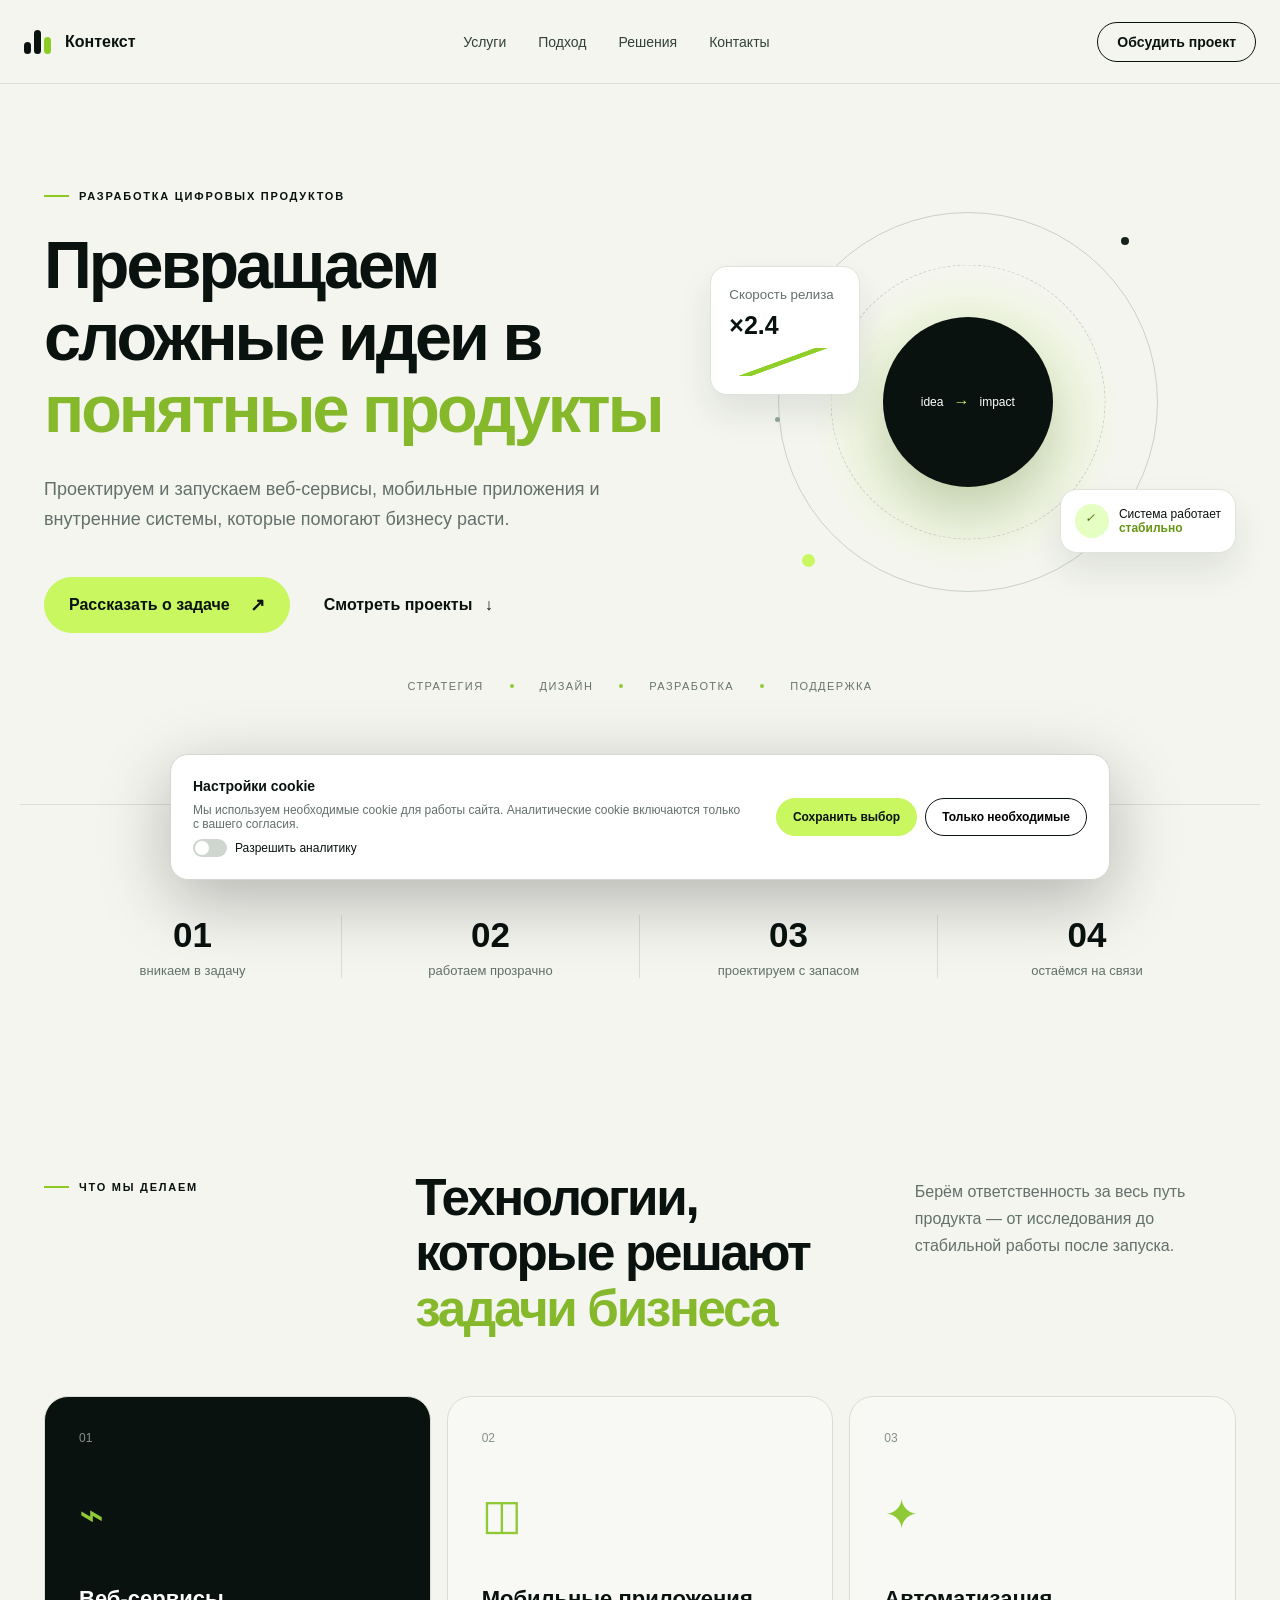
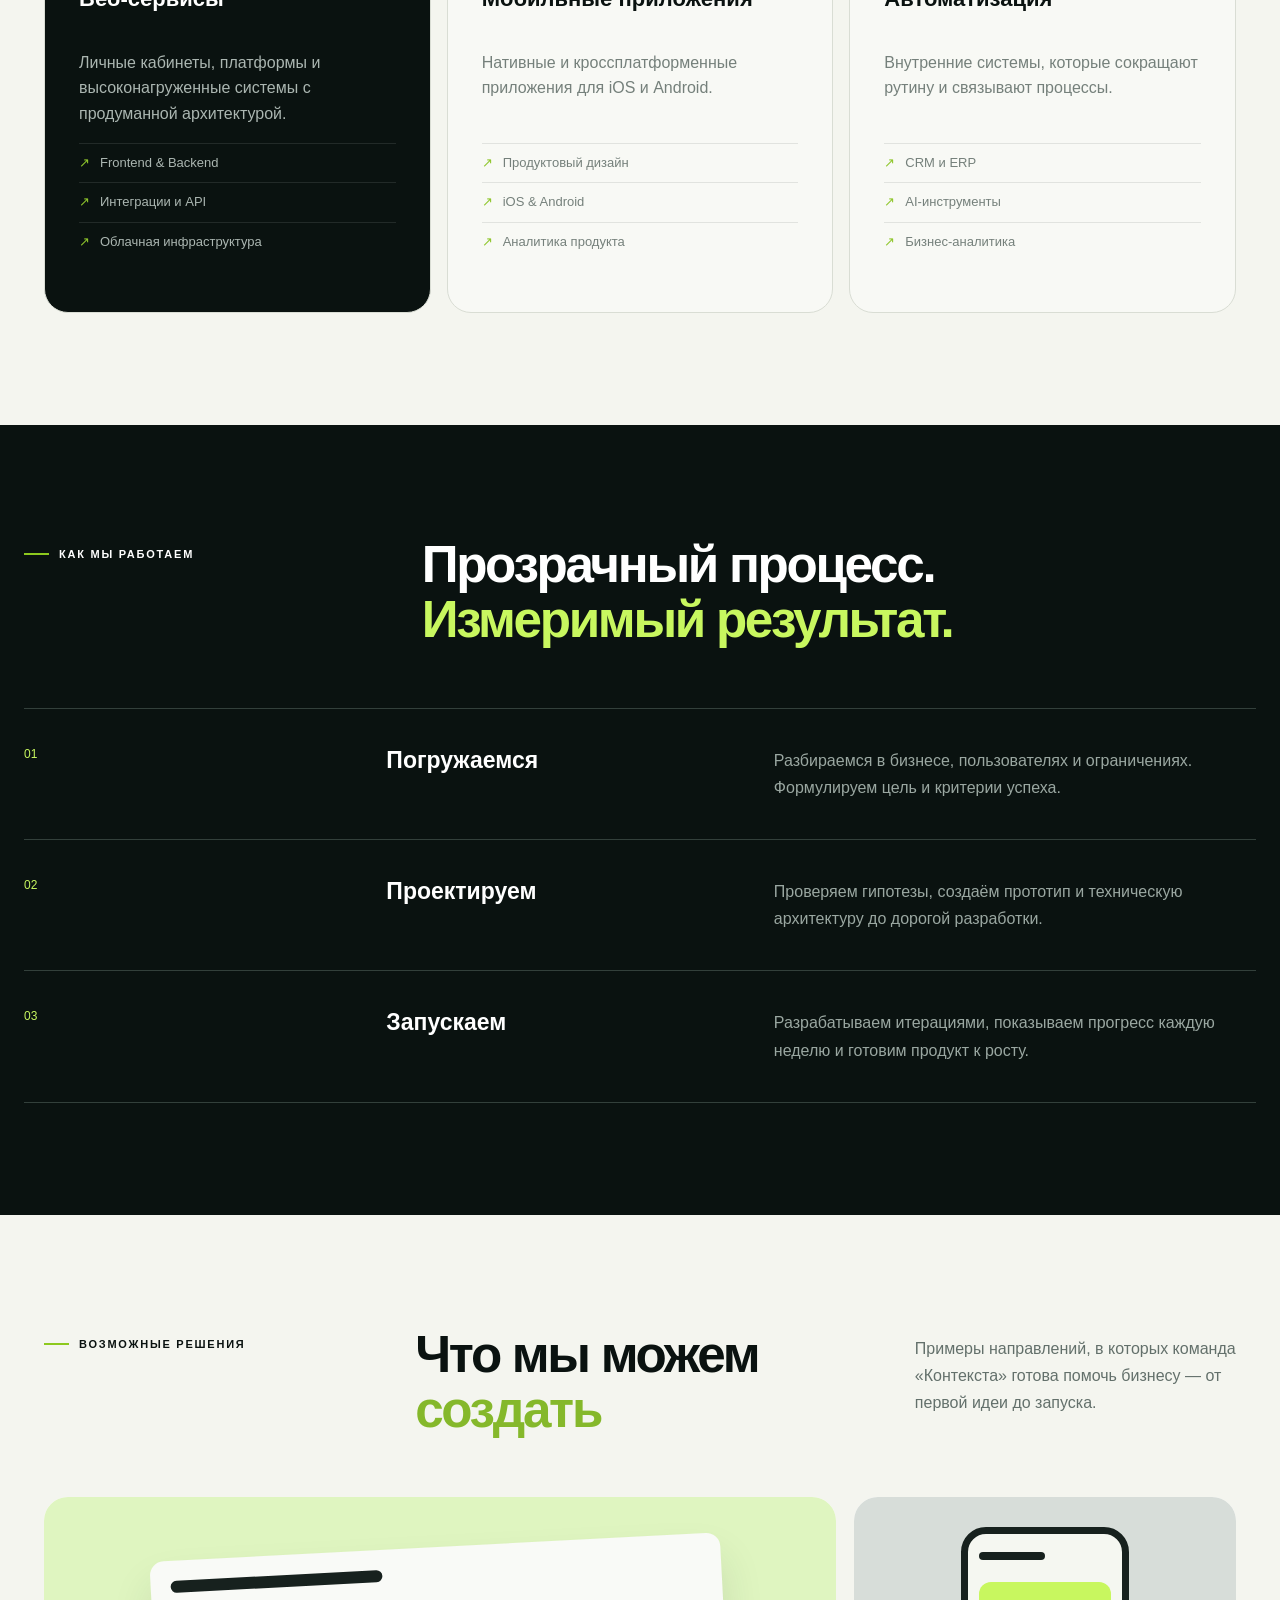
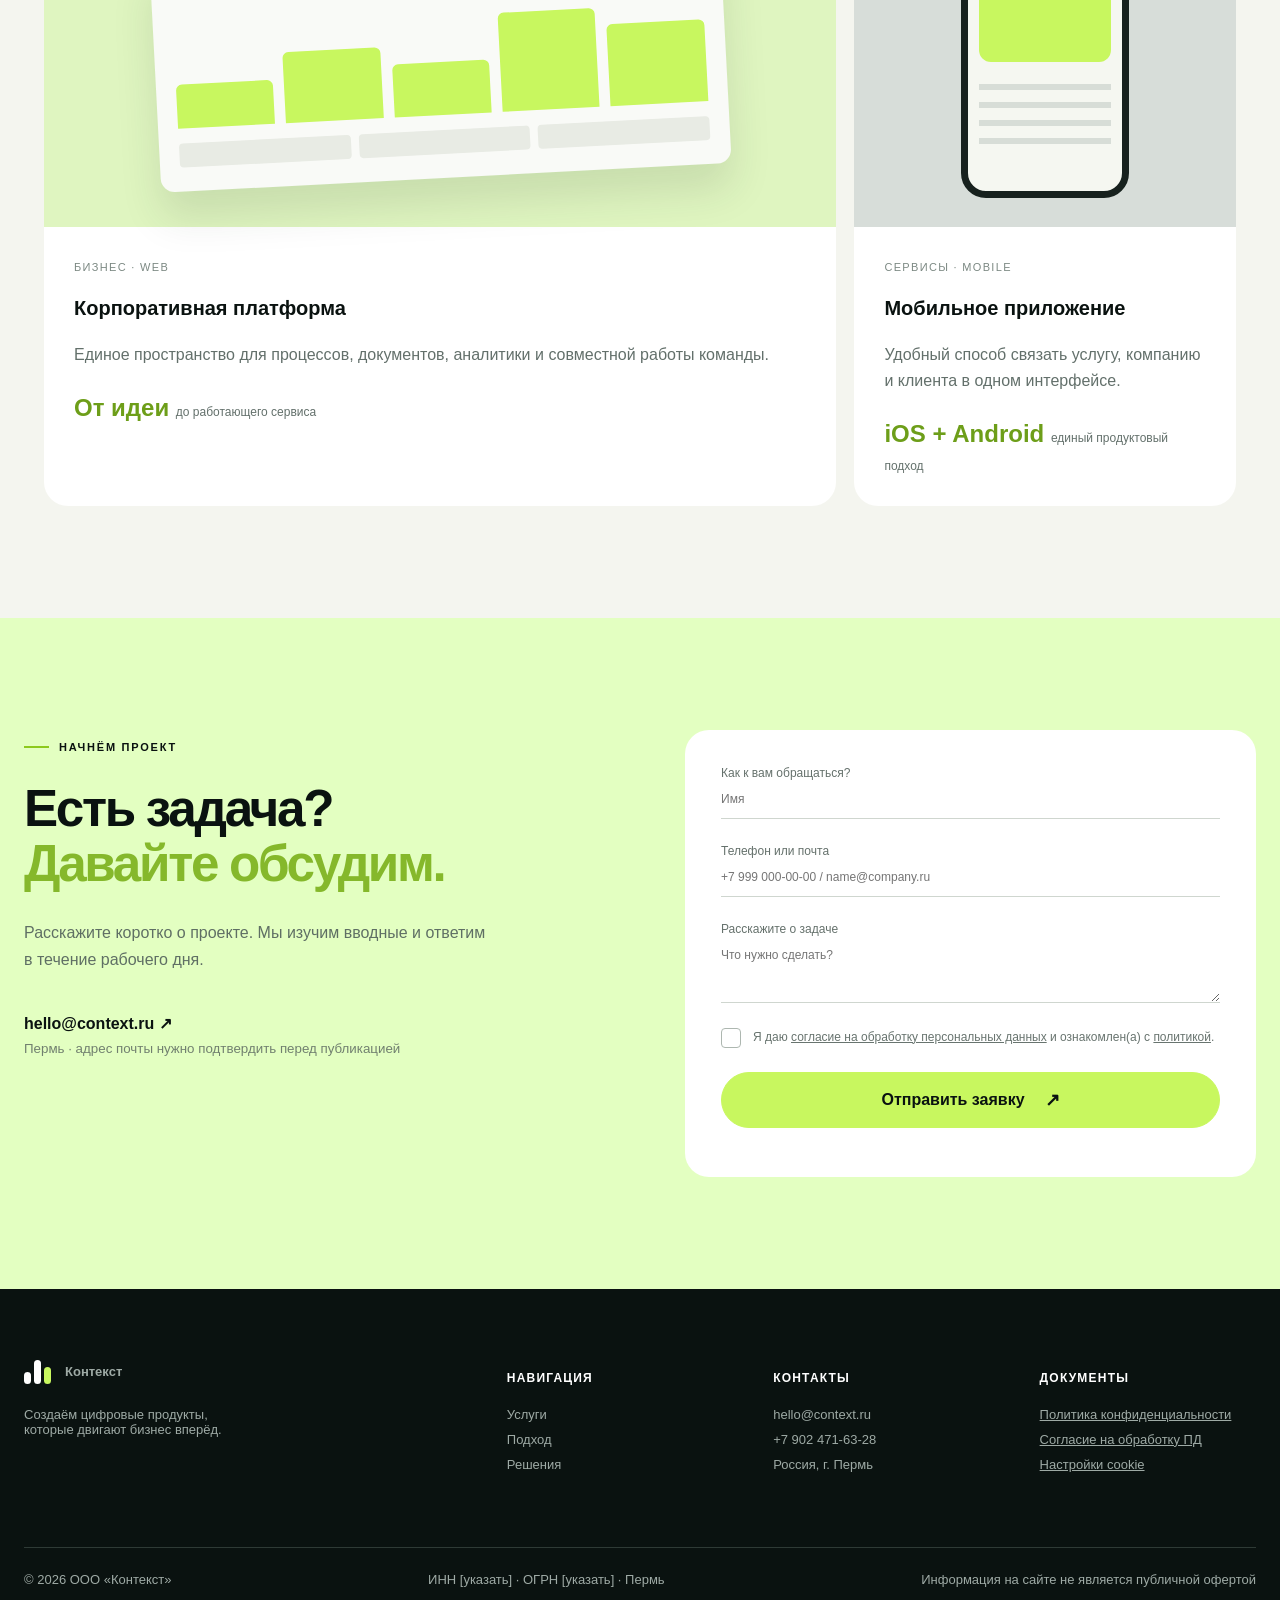
==== index.html @ df2f4d19 "Create Context IT company landing page" ====
<!doctype html>
<html lang="ru">
<head>
  <meta charset="UTF-8">
  <meta name="viewport" content="width=device-width, initial-scale=1.0">
  <meta name="description" content="Разработка веб-сервисов, мобильных приложений и корпоративных систем для бизнеса.">
  <meta name="theme-color" content="#08110f">
  <title>Контекст — разработка цифровых продуктов в Перми</title>
  <link rel="stylesheet" href="styles.css">
</head>
<body>
  <a class="skip-link" href="#main">Перейти к содержанию</a>
  <header class="header" id="top">
    <a class="brand" href="#top" aria-label="Контекст, на главную">
      <span class="brand-mark" aria-hidden="true"><i></i><i></i><i></i></span>
      <span>Контекст</span>
    </a>
    <nav class="nav" aria-label="Основная навигация">
      <a href="#services">Услуги</a><a href="#approach">Подход</a><a href="#cases">Решения</a><a href="#contact">Контакты</a>
    </nav>
    <a class="button button-small button-ghost" href="#contact">Обсудить проект</a>
    <button class="menu" type="button" aria-label="Открыть меню" aria-expanded="false"><span></span><span></span></button>
  </header>

  <main id="main">
    <section class="hero section">
      <div class="hero-copy reveal">
        <p class="eyebrow"><span></span> Разработка цифровых продуктов</p>
        <h1>Превращаем сложные идеи в <em>понятные продукты</em></h1>
        <p class="hero-lead">Проектируем и запускаем веб-сервисы, мобильные приложения и внутренние системы, которые помогают бизнесу расти.</p>
        <div class="hero-actions"><a class="button button-primary" href="#contact">Рассказать о задаче <b>↗</b></a><a class="text-link" href="#cases">Смотреть проекты <span>↓</span></a></div>
      </div>
      <div class="hero-visual reveal" aria-label="Схема работы цифрового продукта">
        <div class="orbit orbit-one"></div><div class="orbit orbit-two"></div>
        <div class="core"><span>idea</span><strong>→</strong><span>impact</span></div>
        <div class="float-card card-a"><small>Скорость релиза</small><strong>×2.4</strong><span class="spark"></span></div>
        <div class="float-card card-b"><i></i><span>Система работает<br><b>стабильно</b></span></div>
        <div class="dot dot-a"></div><div class="dot dot-b"></div><div class="dot dot-c"></div>
      </div>
      <div class="hero-foot"><span>Стратегия</span><i></i><span>Дизайн</span><i></i><span>Разработка</span><i></i><span>Поддержка</span></div>
    </section>

    <section class="trust section" aria-label="Преимущества">
      <p>Строим работу на понятных принципах</p>
      <div class="metrics"><div><strong>01</strong><span>вникаем в задачу</span></div><div><strong>02</strong><span>работаем прозрачно</span></div><div><strong>03</strong><span>проектируем с запасом</span></div><div><strong>04</strong><span>остаёмся на связи</span></div></div>
    </section>

    <section class="services section" id="services">
      <div class="section-heading reveal"><p class="eyebrow"><span></span> Что мы делаем</p><h2>Технологии, которые решают <em>задачи бизнеса</em></h2><p>Берём ответственность за весь путь продукта — от исследования до стабильной работы после запуска.</p></div>
      <div class="service-grid">
        <article class="service-card featured reveal"><div class="card-num">01</div><div class="service-icon">⌁</div><h3>Веб-сервисы</h3><p>Личные кабинеты, платформы и высоконагруженные системы с продуманной архитектурой.</p><ul><li>Frontend & Backend</li><li>Интеграции и API</li><li>Облачная инфраструктура</li></ul></article>
        <article class="service-card reveal"><div class="card-num">02</div><div class="service-icon">◫</div><h3>Мобильные приложения</h3><p>Нативные и кроссплатформенные приложения для iOS и Android.</p><ul><li>Продуктовый дизайн</li><li>iOS & Android</li><li>Аналитика продукта</li></ul></article>
        <article class="service-card reveal"><div class="card-num">03</div><div class="service-icon">✦</div><h3>Автоматизация</h3><p>Внутренние системы, которые сокращают рутину и связывают процессы.</p><ul><li>CRM и ERP</li><li>AI-инструменты</li><li>Бизнес-аналитика</li></ul></article>
      </div>
    </section>

    <section class="approach section" id="approach">
      <div class="section-heading light reveal"><p class="eyebrow"><span></span> Как мы работаем</p><h2>Прозрачный процесс.<br><em>Измеримый результат.</em></h2></div>
      <div class="steps">
        <article class="step reveal"><span>01</span><div><h3>Погружаемся</h3><p>Разбираемся в бизнесе, пользователях и ограничениях. Формулируем цель и критерии успеха.</p></div></article>
        <article class="step reveal"><span>02</span><div><h3>Проектируем</h3><p>Проверяем гипотезы, создаём прототип и техническую архитектуру до дорогой разработки.</p></div></article>
        <article class="step reveal"><span>03</span><div><h3>Запускаем</h3><p>Разрабатываем итерациями, показываем прогресс каждую неделю и готовим продукт к росту.</p></div></article>
      </div>
    </section>

    <section class="cases section" id="cases">
      <div class="section-heading reveal"><p class="eyebrow"><span></span> Возможные решения</p><h2>Что мы можем <em>создать</em></h2><p>Примеры направлений, в которых команда «Контекста» готова помочь бизнесу — от первой идеи до запуска.</p></div>
      <div class="case-grid">
        <article class="case case-large reveal"><div class="case-art art-one"><div class="dash"><div class="dash-nav"></div><div class="chart"><i></i><i></i><i></i><i></i><i></i></div><div class="mini-row"><b></b><b></b><b></b></div></div></div><div class="case-copy"><span>Бизнес · Web</span><h3>Корпоративная платформа</h3><p>Единое пространство для процессов, документов, аналитики и совместной работы команды.</p><strong>От идеи <small>до работающего сервиса</small></strong></div></article>
        <article class="case reveal"><div class="case-art art-two"><div class="phone"><div class="phone-head"></div><div class="phone-card"></div><div class="phone-lines"></div></div></div><div class="case-copy"><span>Сервисы · Mobile</span><h3>Мобильное приложение</h3><p>Удобный способ связать услугу, компанию и клиента в одном интерфейсе.</p><strong>iOS + Android <small>единый продуктовый подход</small></strong></div></article>
      </div>
    </section>

    <section class="contact section" id="contact">
      <div class="contact-copy reveal"><p class="eyebrow"><span></span> Начнём проект</p><h2>Есть задача?<br><em>Давайте обсудим.</em></h2><p>Расскажите коротко о проекте. Мы изучим вводные и ответим в течение рабочего дня.</p><a href="mailto:hello@context.ru">hello@context.ru ↗</a><small>Пермь · адрес почты нужно подтвердить перед публикацией</small></div>
      <form class="contact-form reveal" id="contact-form" novalidate>
        <label>Как к вам обращаться?<input name="name" autocomplete="name" required placeholder="Имя"><span class="error"></span></label>
        <label>Телефон или почта<input name="contact" required placeholder="+7 999 000-00-00 / name@company.ru"><span class="error"></span></label>
        <label>Расскажите о задаче<textarea name="message" rows="3" required placeholder="Что нужно сделать?"></textarea><span class="error"></span></label>
        <label class="checkbox"><input type="checkbox" name="consent" required><i></i><span>Я даю <button type="button" data-modal="consent">согласие на обработку персональных данных</button> и ознакомлен(а) с <button type="button" data-modal="privacy">политикой</button>.</span></label>
        <button class="button button-primary submit" type="submit">Отправить заявку <b>↗</b></button>
        <p class="form-status" role="status"></p>
      </form>
    </section>
  </main>

  <footer class="footer">
    <div><a class="brand" href="#top"><span class="brand-mark"><i></i><i></i><i></i></span><span>Контекст</span></a><p>Создаём цифровые продукты,<br>которые двигают бизнес вперёд.</p></div>
    <div><h3>Навигация</h3><a href="#services">Услуги</a><a href="#approach">Подход</a><a href="#cases">Решения</a></div>
    <div><h3>Контакты</h3><a href="mailto:hello@context.ru">hello@context.ru</a><a href="tel:+79024716328">+7 902 471-63-28</a><span>Россия, г. Пермь</span></div>
    <div><h3>Документы</h3><button data-modal="privacy">Политика конфиденциальности</button><button data-modal="consent">Согласие на обработку ПД</button><button id="cookie-settings">Настройки cookie</button></div>
    <div class="legal"><span>© 2026 ООО «Контекст»</span><span>ИНН [указать] · ОГРН [указать] · Пермь</span><span>Информация на сайте не является публичной офертой</span></div>
  </footer>

  <div class="cookie" id="cookie" role="dialog" aria-label="Настройки cookie" hidden>
    <div><strong>Настройки cookie</strong><p>Мы используем необходимые cookie для работы сайта. Аналитические cookie включаются только с вашего согласия.</p><label class="toggle"><input id="analytics-cookie" type="checkbox"><i></i><span>Разрешить аналитику</span></label></div>
    <div><button class="button button-primary" id="cookie-save">Сохранить выбор</button><button class="button button-ghost" id="cookie-essential">Только необходимые</button></div>
  </div>

  <dialog id="legal-modal"><button class="modal-close" aria-label="Закрыть">×</button><article id="modal-content"></article></dialog>
  <script src="script.js"></script>
</body>
</html>
---- styles.css ----
/* Системные fallback-шрифты: сайт не отправляет IP посетителя стороннему CDN. */
:root{--ink:#0a1210;--muted:#63706b;--lime:#c8f75f;--mint:#e4ffc1;--paper:#f4f5ef;--line:#d9ddd4;--white:#fff;--radius:24px;--display:'Unbounded',sans-serif;--body:'Manrope',sans-serif}*{box-sizing:border-box}html{scroll-behavior:smooth}body{margin:0;background:var(--paper);color:var(--ink);font-family:var(--body);font-size:16px}a{color:inherit;text-decoration:none}button,input,textarea{font:inherit}.skip-link{position:fixed;left:12px;top:-60px;background:var(--lime);padding:12px;z-index:99}.skip-link:focus{top:12px}.header{height:84px;padding:0 max(24px,calc((100vw - 1240px)/2));display:flex;align-items:center;justify-content:space-between;border-bottom:1px solid rgba(10,18,16,.1);position:relative;z-index:10}.brand{display:flex;align-items:center;gap:12px;font-weight:700}.brand-mark{width:29px;height:25px;display:flex;gap:3px;align-items:flex-end}.brand-mark i{display:block;width:7px;background:var(--ink);border-radius:5px}.brand-mark i:nth-child(1){height:12px}.brand-mark i:nth-child(2){height:24px}.brand-mark i:nth-child(3){height:17px;background:#8dcb26}.nav{display:flex;gap:32px}.nav a{font-size:14px;color:#33403b}.nav a:hover{color:#6d9e19}.button{display:inline-flex;align-items:center;justify-content:center;gap:20px;border:1px solid var(--ink);border-radius:999px;padding:16px 24px;font-weight:600;cursor:pointer;transition:.25s}.button:hover{transform:translateY(-2px)}.button-small{padding:11px 19px;font-size:14px}.button-ghost{background:transparent}.button-primary{background:var(--lime);color:var(--ink);border-color:var(--lime)}.button b{font-size:18px}.menu{display:none;background:none;border:0}.section{max-width:1240px;margin:auto;padding:112px 24px}.hero{min-height:720px;padding-top:95px;display:grid;grid-template-columns:1.1fr .9fr;position:relative}.eyebrow{text-transform:uppercase;letter-spacing:.16em;font-size:11px;font-weight:700;display:flex;align-items:center;gap:10px}.eyebrow span{width:25px;height:2px;background:#8dc91e}.hero h1,.section-heading h2,.contact h2{font-family:var(--display);font-size:clamp(44px,5.2vw,72px);line-height:1.08;letter-spacing:-.045em;margin:28px 0}.hero h1 em,.section-heading h2 em,.contact h2 em{font-style:normal;color:#85b82b}.hero-lead{font-size:18px;line-height:1.7;max-width:610px;color:var(--muted)}.hero-actions{display:flex;align-items:center;gap:34px;margin-top:42px}.text-link{font-weight:600}.text-link span{margin-left:8px}.hero-visual{position:relative;min-height:470px;background:radial-gradient(circle at center,rgba(200,247,95,.35),transparent 43%)}.orbit{position:absolute;border:1px solid #cad1c7;border-radius:50%;left:50%;top:46%;transform:translate(-50%,-50%)}.orbit-one{width:380px;height:380px}.orbit-two{width:275px;height:275px;border-style:dashed}.core{position:absolute;left:50%;top:46%;transform:translate(-50%,-50%);width:170px;height:170px;border-radius:50%;display:flex;justify-content:center;align-items:center;gap:10px;background:var(--ink);color:white;box-shadow:0 25px 50px #283a3033}.core span{font-size:12px}.core strong{color:var(--lime)}.float-card{position:absolute;background:#fff;border:1px solid #dfe4db;border-radius:17px;box-shadow:0 18px 35px #17231d18}.card-a{padding:18px;width:150px;left:2%;top:18%}.card-a small{color:var(--muted)}.card-a strong{display:block;font-family:var(--display);font-size:25px;margin:8px 0}.spark{display:block;height:28px;background:linear-gradient(160deg,transparent 45%,#8fcf27 46%,#8fcf27 52%,transparent 53%)}.card-b{padding:14px;right:0;bottom:23%;display:flex;align-items:center;gap:10px;font-size:12px}.card-b i{width:34px;height:34px;border-radius:50%;background:var(--mint);position:relative}.card-b i:after{content:'✓';position:absolute;inset:7px 10px;color:#4b7210}.card-b b{color:#659513}.dot{position:absolute;border-radius:50%;background:var(--lime)}.dot-a{width:13px;height:13px;left:19%;bottom:20%}.dot-b{width:8px;height:8px;right:20%;top:12%;background:#17221e}.dot-c{width:5px;height:5px;left:14%;top:49%;background:#8da096}.hero-foot{grid-column:1/-1;display:flex;align-self:end;align-items:center;justify-content:center;gap:26px;color:#68736e;text-transform:uppercase;font-size:11px;letter-spacing:.13em}.hero-foot i{width:4px;height:4px;border-radius:50%;background:#92c937}.trust{padding-top:40px;padding-bottom:80px;border-top:1px solid var(--line)}.trust>p:first-child{text-align:center;color:var(--muted);font-size:13px}.metrics{display:grid;grid-template-columns:repeat(4,1fr);margin-top:42px}.metrics div{display:flex;flex-direction:column;align-items:center;border-right:1px solid var(--line)}.metrics div:last-child{border:0}.metrics strong{font-family:var(--display);font-size:35px}.metrics span{color:var(--muted);font-size:13px;margin-top:8px}.placeholder-note{text-align:center;color:#8a938e;font-size:11px;margin-top:26px}.section-heading{display:grid;grid-template-columns:1fr 1.4fr 1fr;gap:50px;align-items:start;margin-bottom:60px}.section-heading h2{font-size:clamp(36px,4vw,54px);margin:0}.section-heading>p:last-child{color:var(--muted);line-height:1.7;margin:8px 0}.service-grid{display:grid;grid-template-columns:repeat(3,1fr);gap:16px}.service-card{padding:34px;border:1px solid var(--line);border-radius:var(--radius);min-height:440px;display:flex;flex-direction:column;background:#f8f9f5;transition:.25s}.service-card:hover{transform:translateY(-6px);box-shadow:0 20px 40px #19251d0c}.service-card.featured{background:var(--ink);color:#fff}.card-num{font-size:12px;color:#84908b}.service-icon{font-size:42px;margin:45px 0 25px;color:#90c936}.service-card h3{font-family:var(--display);font-size:22px}.service-card p,.service-card li{color:#75807b;line-height:1.6}.featured p,.featured li{color:#abb6b1}.service-card ul{list-style:none;padding:0;margin-top:auto}.service-card li{padding:9px 0;border-top:1px solid rgba(128,140,133,.2);font-size:13px}.service-card li:before{content:'↗';color:#8fc62c;margin-right:10px}.approach{max-width:none;background:var(--ink);color:white;padding-left:max(24px,calc((100vw - 1240px)/2));padding-right:max(24px,calc((100vw - 1240px)/2))}.section-heading.light{grid-template-columns:1fr 2.4fr}.section-heading.light h2 em{color:var(--lime)}.steps{border-top:1px solid #33403b}.step{display:grid;grid-template-columns:1fr 2.4fr;padding:38px 0;border-bottom:1px solid #33403b}.step>span{font-size:12px;color:var(--lime)}.step div{display:grid;grid-template-columns:.7fr 1fr;gap:50px}.step h3{font-family:var(--display);font-size:23px;margin:0}.step p{color:#9aa7a1;line-height:1.7;margin:0}.cases .section-heading{grid-template-columns:1fr 1.4fr 1fr}.case-grid{display:grid;grid-template-columns:1.35fr .65fr;gap:18px}.case{background:white;border-radius:var(--radius);overflow:hidden}.case-art{height:330px;display:flex;align-items:center;justify-content:center}.art-one{background:#dff5c0}.art-two{background:#d7ddd9}.dash{width:72%;height:70%;border-radius:14px;background:#f9faf7;box-shadow:0 25px 40px #28352620;padding:20px;transform:rotate(-3deg)}.dash-nav{height:12px;width:40%;background:#17211e;border-radius:8px}.chart{height:110px;display:flex;align-items:flex-end;gap:11px;margin:26px 0 15px}.chart i{flex:1;background:#c8f75f;border-radius:6px 6px 0 0}.chart i:nth-child(1){height:40%}.chart i:nth-child(2){height:65%}.chart i:nth-child(3){height:48%}.chart i:nth-child(4){height:90%}.chart i:nth-child(5){height:75%}.mini-row{display:flex;gap:8px}.mini-row b{height:24px;flex:1;background:#e8ebe4;border-radius:4px}.phone{width:44%;height:82%;border:7px solid #17211e;border-radius:25px;background:#f5f7f1;padding:18px 11px}.phone-head{width:50%;height:8px;background:#17211e;border-radius:4px}.phone-card{height:80px;background:#c8f75f;border-radius:12px;margin:22px 0}.phone-lines{height:65px;background:repeating-linear-gradient(#d7ddd7 0 6px,transparent 6px 18px)}.case-copy{padding:30px}.case-copy>span{font-size:11px;text-transform:uppercase;letter-spacing:.12em;color:#7c8983}.case-copy h3{font-family:var(--display);font-size:20px;line-height:1.35}.case-copy p{color:var(--muted);line-height:1.6}.case-copy strong{display:block;font-family:var(--display);font-size:24px;margin-top:26px;color:#6d9e19}.case-copy small{font-family:var(--body);font-weight:400;font-size:12px;color:var(--muted)}.contact{display:grid;grid-template-columns:1fr 1fr;gap:90px;background:#e3ffc1;max-width:none;padding-left:max(24px,calc((100vw - 1240px)/2));padding-right:max(24px,calc((100vw - 1240px)/2))}.contact h2{font-size:clamp(40px,4vw,56px)}.contact-copy>p:nth-of-type(2){color:#5f6f64;line-height:1.7;max-width:470px}.contact-copy>a{font-weight:700;display:block;margin-top:40px}.contact-copy small{display:block;color:#71806f;margin-top:8px}.contact-form{background:#fff;padding:36px;border-radius:var(--radius)}.contact-form>label:not(.checkbox){display:block;margin-bottom:25px;font-size:12px;color:#65716c}.contact-form input:not([type=checkbox]),.contact-form textarea{display:block;border:0;border-bottom:1px solid #cfd6cf;width:100%;padding:12px 0;background:transparent;outline:none;color:var(--ink);resize:vertical}.contact-form input:focus,.contact-form textarea:focus{border-color:#719f21}.error{color:#bd3b3b;font-size:11px}.checkbox{display:flex;gap:12px;align-items:flex-start;color:#68746f;font-size:12px;line-height:1.5;margin:8px 0 24px}.checkbox input{position:absolute;opacity:0}.checkbox i{width:20px;height:20px;border:1px solid #adb7b0;border-radius:4px;flex:none}.checkbox input:checked+i{background:var(--ink)}.checkbox input:checked+i:after{content:'✓';color:white;padding-left:4px}.checkbox button,.footer button{background:none;border:0;padding:0;color:inherit;text-decoration:underline;cursor:pointer}.submit{width:100%}.form-status{font-size:13px;text-align:center;margin-bottom:0}.footer{background:var(--ink);color:white;padding:70px max(24px,calc((100vw - 1240px)/2)) 25px;display:grid;grid-template-columns:2fr repeat(3,1fr);gap:50px}.footer>div{display:flex;flex-direction:column;gap:10px}.footer .brand-mark i{background:white}.footer .brand-mark i:nth-child(3){background:var(--lime)}.footer p,.footer a,.footer span,.footer button{font-size:13px;color:#9eaaa5;text-align:left}.footer h3{font-size:12px;text-transform:uppercase;letter-spacing:.1em}.legal{grid-column:1/-1!important;flex-direction:row!important;justify-content:space-between;border-top:1px solid #2e3a35;padding-top:24px;margin-top:25px}.cookie{position:fixed;z-index:50;left:20px;right:20px;bottom:20px;max-width:940px;margin:auto;background:#fff;border:1px solid #d2d8d1;border-radius:18px;box-shadow:0 20px 70px #0004;padding:22px;display:flex;align-items:center;justify-content:space-between;gap:30px}.cookie[hidden]{display:none}.cookie strong{font-family:var(--display);font-size:14px}.cookie p{font-size:12px;color:var(--muted);margin:8px 0}.cookie>div:last-child{display:flex;gap:8px;flex:none}.cookie .button{padding:11px 16px;font-size:12px}.toggle{display:flex;align-items:center;gap:8px;font-size:12px}.toggle input{position:absolute;opacity:0}.toggle i{width:34px;height:18px;border-radius:10px;background:#cfd5cf;position:relative}.toggle i:after{content:'';position:absolute;width:14px;height:14px;left:2px;top:2px;background:white;border-radius:50%;transition:.2s}.toggle input:checked+i{background:#79a72b}.toggle input:checked+i:after{left:18px}dialog{width:min(720px,calc(100% - 32px));max-height:85vh;border:0;border-radius:20px;padding:40px;box-shadow:0 30px 100px #0005}dialog::backdrop{background:#07100dcc;backdrop-filter:blur(4px)}.modal-close{position:absolute;right:20px;top:15px;border:0;background:none;font-size:30px;cursor:pointer}.modal-content h2,dialog h2{font-family:var(--display);font-size:25px}.modal-content h3,dialog h3{font-size:15px;margin-top:25px}.modal-content p,dialog p,dialog li{font-size:13px;line-height:1.65;color:#56635d}.reveal{opacity:0;transform:translateY(20px);transition:.65s ease}.reveal.visible{opacity:1;transform:none}@media(max-width:850px){.header{height:68px}.header>.button,.nav{display:none}.menu{display:block}.menu span{display:block;width:22px;height:2px;background:var(--ink);margin:5px}.nav.open{display:flex;position:absolute;top:68px;left:0;right:0;background:var(--paper);padding:24px;flex-direction:column;border-bottom:1px solid var(--line)}.section{padding:75px 20px}.hero{grid-template-columns:1fr;padding-top:65px}.hero h1{font-size:42px}.hero-visual{min-height:420px}.hero-foot{display:none}.metrics{grid-template-columns:1fr 1fr;gap:30px}.metrics div:nth-child(2){border:0}.section-heading,.cases .section-heading{grid-template-columns:1fr;gap:15px}.service-grid,.case-grid,.contact{grid-template-columns:1fr}.service-card{min-height:390px}.section-heading.light{grid-template-columns:1fr}.step{grid-template-columns:50px 1fr}.step div{grid-template-columns:1fr;gap:10px}.contact{gap:45px}.footer{grid-template-columns:1fr 1fr}.footer>div:first-child,.legal{grid-column:1/-1}.legal{flex-direction:column!important}.cookie{flex-direction:column;align-items:stretch}.cookie>div:last-child{flex-wrap:wrap}}@media(max-width:480px){.brand{font-size:14px}.hero h1{font-size:35px}.hero-actions{align-items:flex-start;flex-direction:column}.hero-visual{min-height:360px}.orbit-one{width:290px;height:290px}.orbit-two{width:220px;height:220px}.card-a{left:0}.metrics{grid-template-columns:1fr}.metrics div{border:0;border-bottom:1px solid var(--line);padding-bottom:20px}.contact-form{padding:24px}.footer{grid-template-columns:1fr}.footer>div{grid-column:1/-1}.cookie>div:last-child{flex-direction:column}dialog{padding:30px 22px}}
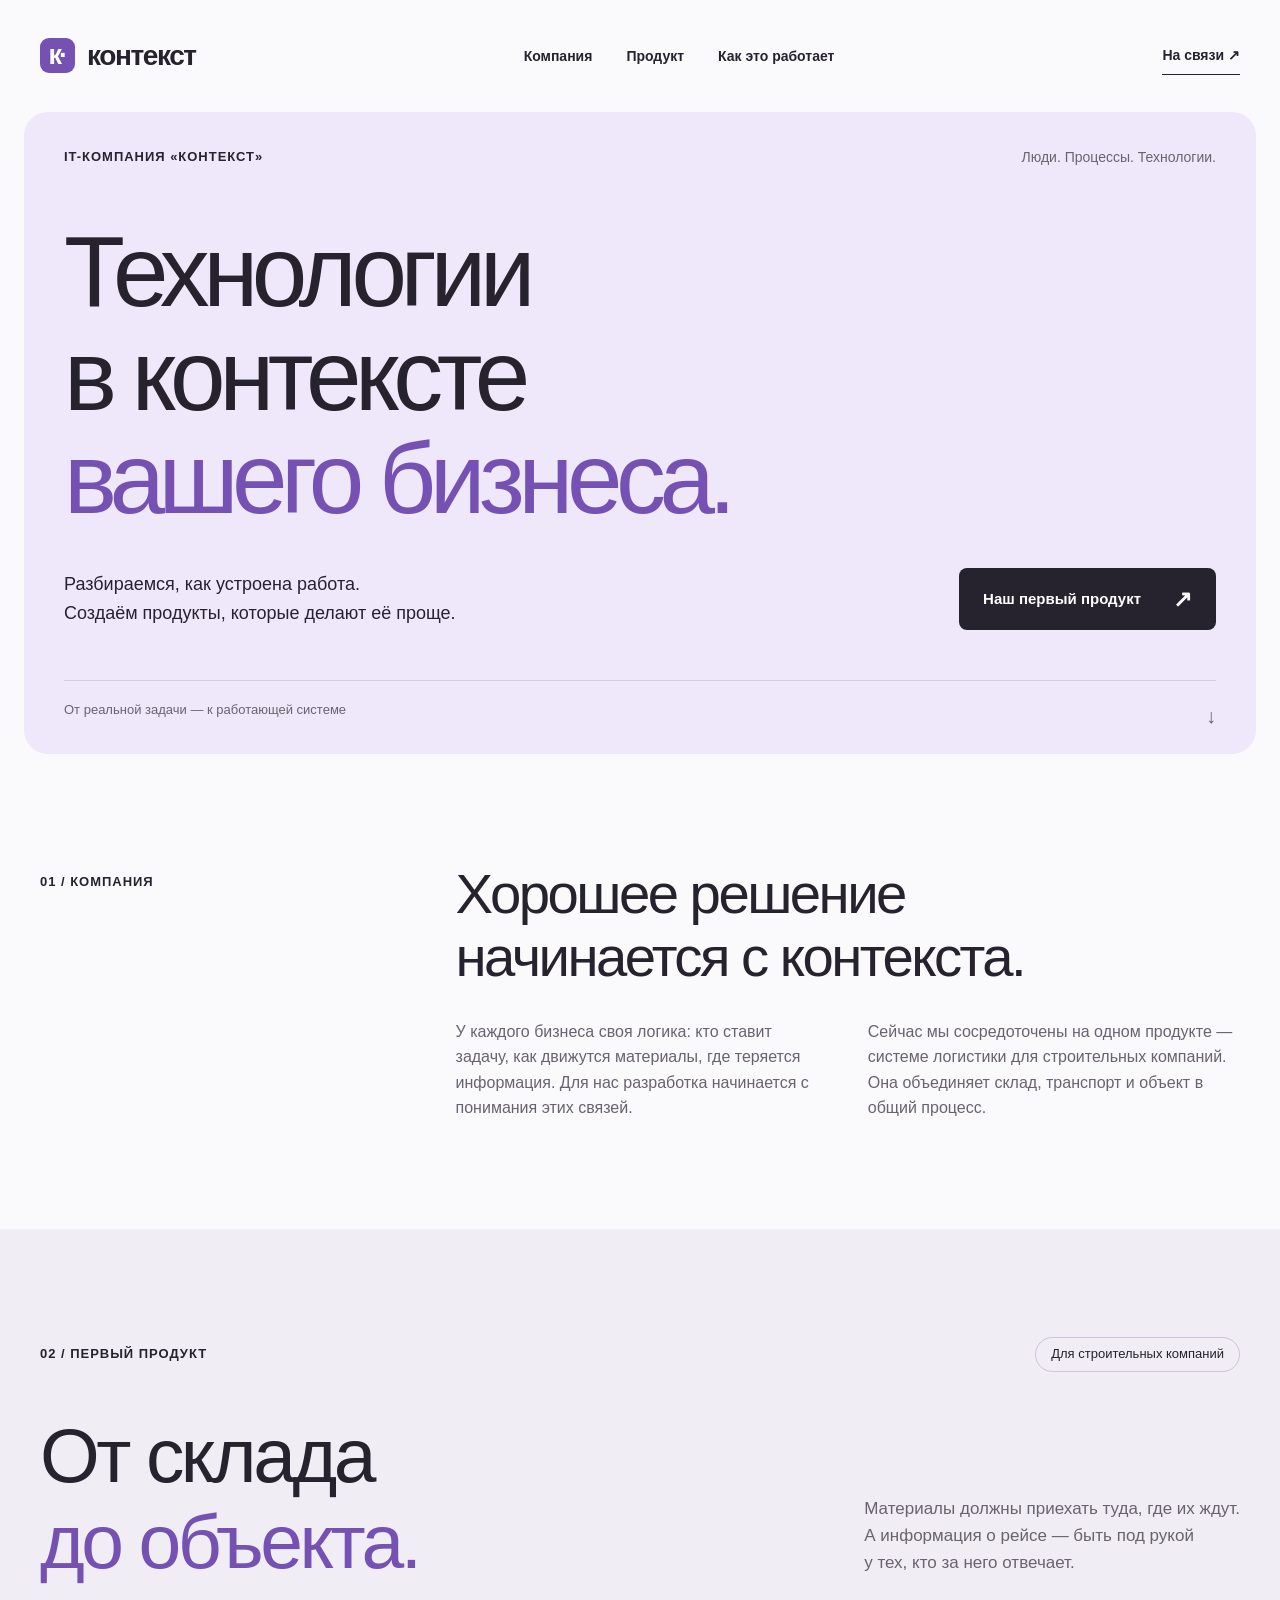
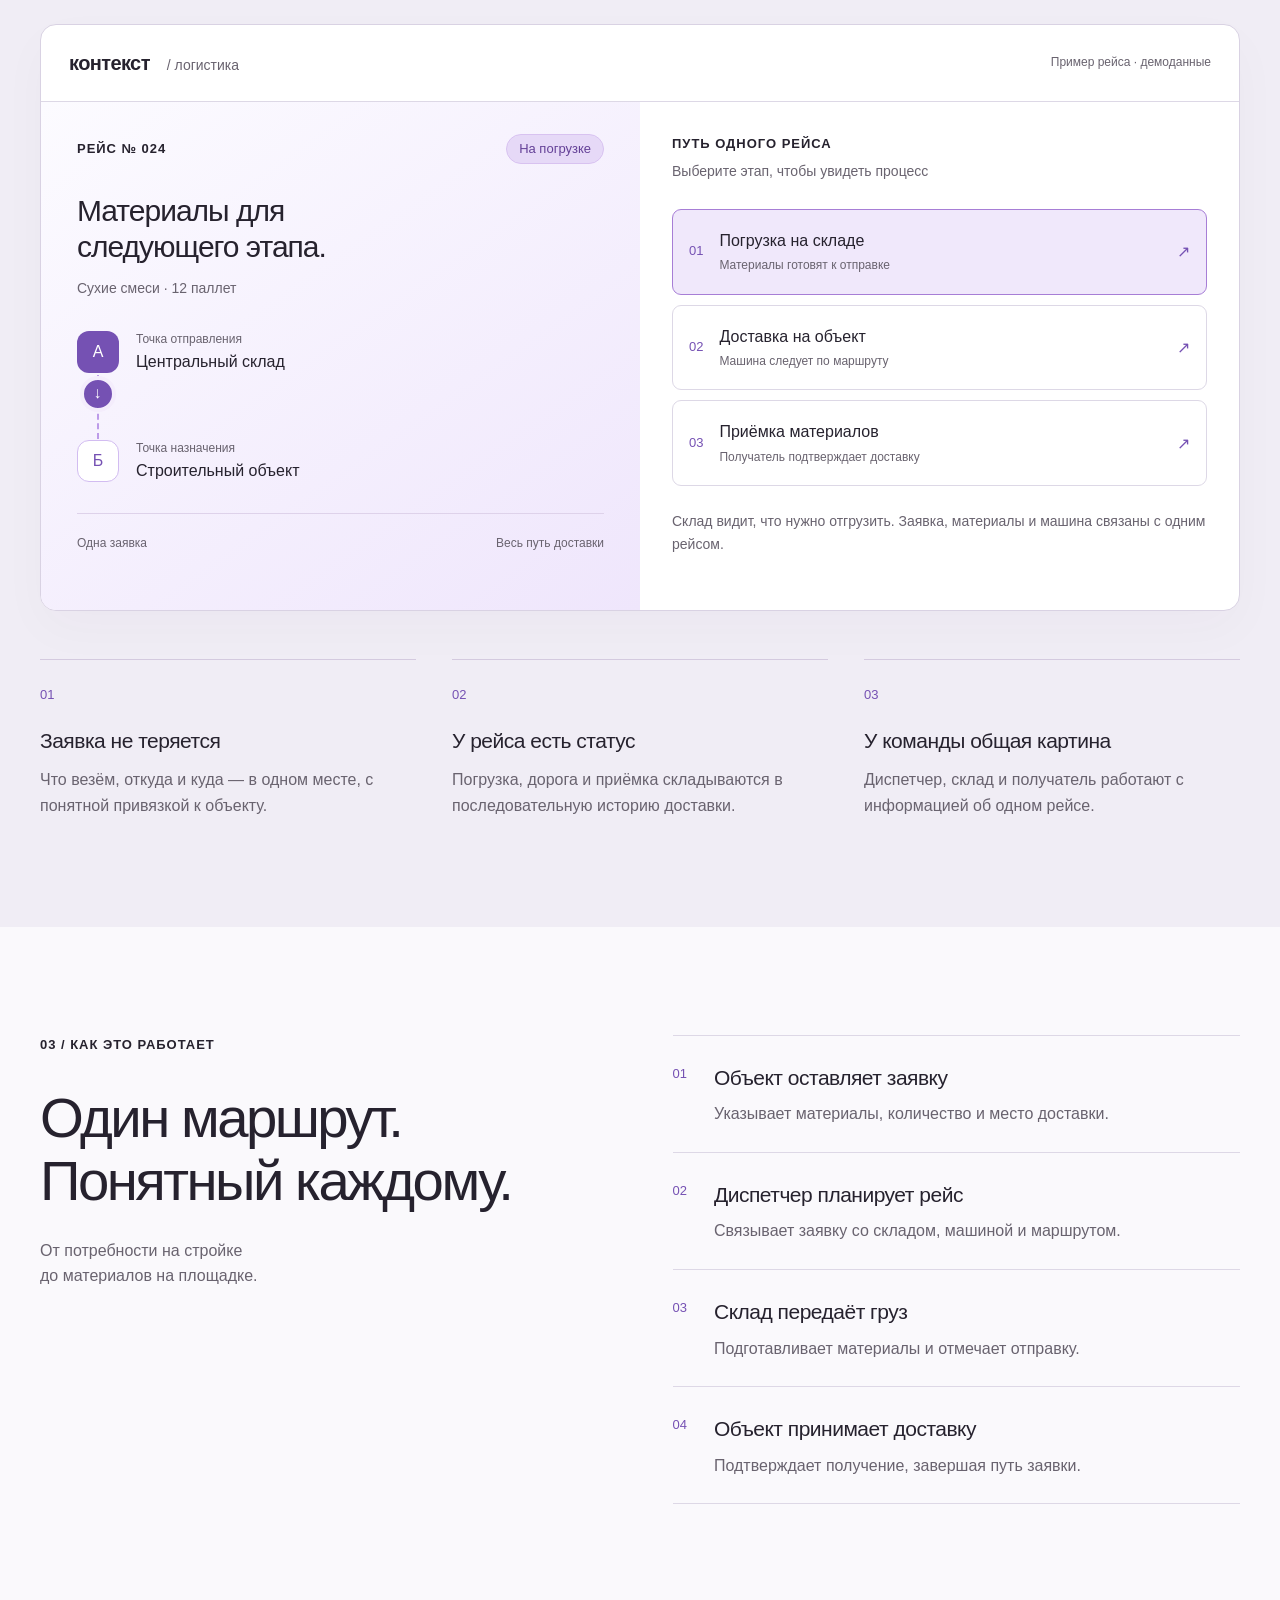
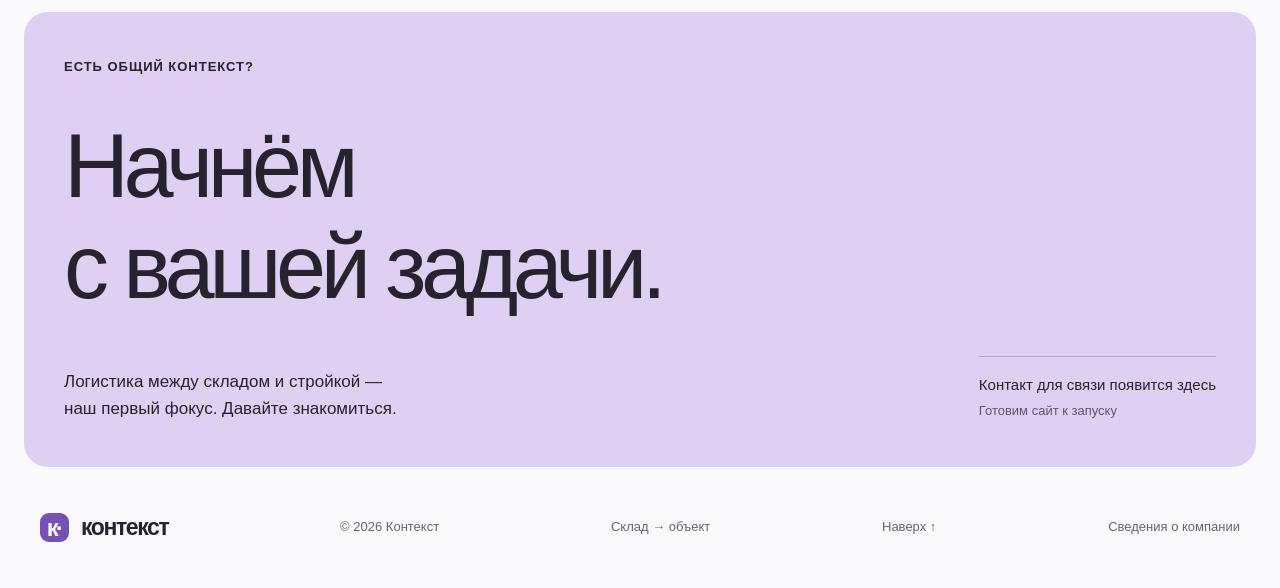
==== commit 1fa490db: "Build lilac Context website and company information draft" ====
--- a/index.html
+++ b/index.html
@@ -1,103 +1,23 @@
-<!doctype html>
+﻿<!doctype html>
 <html lang="ru">
 <head>
-  <meta charset="UTF-8">
-  <meta name="viewport" content="width=device-width, initial-scale=1.0">
-  <meta name="description" content="Разработка веб-сервисов, мобильных приложений и корпоративных систем для бизнеса.">
-  <meta name="theme-color" content="#08110f">
-  <title>Контекст — разработка цифровых продуктов в Перми</title>
-  <link rel="stylesheet" href="styles.css">
+<meta charset="UTF-8"><meta name="viewport" content="width=device-width, initial-scale=1">
+<title>Контекст — IT-компания · Логистика для строительства</title>
+<meta name="description" content="Контекст — IT-компания. Создаём систему логистики для строительных компаний: от погрузки на складе до доставки материалов на объект.">
+<meta name="theme-color" content="#eee8fa"><meta property="og:type" content="website"><meta property="og:locale" content="ru_RU"><meta property="og:title" content="Контекст — технологии в контексте вашего бизнеса"><meta property="og:description" content="Первый продукт — система логистики для строительных компаний. Склад, транспорт и объект в одном процессе.">
+<link rel="icon" href="favicon.svg" type="image/svg+xml"><link rel="stylesheet" href="styles.css"><script src="script.js" defer></script>
 </head>
 <body>
-  <a class="skip-link" href="#main">Перейти к содержанию</a>
-  <header class="header" id="top">
-    <a class="brand" href="#top" aria-label="Контекст, на главную">
-      <span class="brand-mark" aria-hidden="true"><i></i><i></i><i></i></span>
-      <span>Контекст</span>
-    </a>
-    <nav class="nav" aria-label="Основная навигация">
-      <a href="#services">Услуги</a><a href="#approach">Подход</a><a href="#cases">Решения</a><a href="#contact">Контакты</a>
-    </nav>
-    <a class="button button-small button-ghost" href="#contact">Обсудить проект</a>
-    <button class="menu" type="button" aria-label="Открыть меню" aria-expanded="false"><span></span><span></span></button>
-  </header>
+<a class="skip-link" href="#main">Перейти к содержанию</a>
+<header class="header wrap"><a class="brand" href="#top"><span class="brand-mark" aria-hidden="true">к·</span>контекст</a><nav class="nav" id="navigation" aria-label="Основная навигация"><a href="#about">Компания</a><a href="#product">Продукт</a><a href="#process">Как это работает</a></nav><a class="header-link" href="#contact">На связи ↗</a><button class="menu" type="button" aria-label="Открыть меню" aria-controls="navigation" aria-expanded="false">Меню +</button></header>
+<main id="main">
+<section class="hero wrap" id="top"><div class="hero-topline"><span class="eyebrow">IT-компания «Контекст»</span><span class="hero-index">Люди. Процессы. Технологии.</span></div><h1>Технологии<br>в контексте<br><span>вашего бизнеса.</span></h1><div class="hero-bottom"><p>Разбираемся, как устроена работа.<br>Создаём продукты, которые делают её проще.</p><a class="button" href="#product">Наш первый продукт <span aria-hidden="true">↗</span></a></div><div class="hero-caption"><span>От реальной задачи — к работающей системе</span><span aria-hidden="true">↓</span></div></section>
+<section class="intro wrap section" id="about"><p class="eyebrow">01 / Компания</p><div><h2>Хорошее решение<br>начинается с контекста.</h2><div class="intro-columns"><p>У каждого бизнеса своя логика: кто ставит задачу, как движутся материалы, где теряется информация. Для нас разработка начинается с понимания этих связей.</p><p>Сейчас мы сосредоточены на одном продукте — системе логистики для строительных компаний. Она объединяет склад, транспорт и объект в общий процесс.</p></div></div></section>
+<section class="product section" id="product"><div class="wrap"><div class="section-top"><p class="eyebrow">02 / Первый продукт</p><span class="pill">Для строительных компаний</span></div><div class="product-heading"><h2>От склада<br><span>до объекта.</span></h2><p>Материалы должны приехать туда, где их ждут.<br>А информация о рейсе — быть под рукой<br>у тех, кто за него отвечает.</p></div>
+<div class="logistics-demo" aria-label="Демонстрация маршрута доставки"><div class="demo-header"><span class="demo-brand">контекст <b>/ логистика</b></span><span class="demo-label">Пример рейса · демоданные</span></div><div class="demo-body"><div class="route-panel"><div class="route-title"><span class="eyebrow">Рейс № 024</span><span class="status" id="route-status">На погрузке</span></div><h3>Материалы для<br>следующего этапа.</h3><p class="cargo">Сухие смеси · 12 паллет</p><div class="route-diagram"><div class="route-node"><span class="node-icon" aria-hidden="true">А</span><div><small>Точка отправления</small><strong>Центральный склад</strong></div></div><div class="route-line"><span id="route-marker" aria-hidden="true">→</span></div><div class="route-node"><span class="node-icon destination" aria-hidden="true">Б</span><div><small>Точка назначения</small><strong>Строительный объект</strong></div></div></div><div class="route-meta"><span>Одна заявка</span><span>Весь путь доставки</span></div></div><div class="timeline-panel"><p class="eyebrow">Путь одного рейса</p><p class="demo-hint">Выберите этап, чтобы увидеть процесс</p><div class="stage-list" role="group" aria-label="Этапы демонстрационного рейса"><button class="stage active" type="button" data-stage="0" aria-pressed="true"><span class="stage-number">01</span><span><strong>Погрузка на складе</strong><small>Материалы готовят к отправке</small></span><span class="stage-arrow" aria-hidden="true">↗</span></button><button class="stage" type="button" data-stage="1" aria-pressed="false"><span class="stage-number">02</span><span><strong>Доставка на объект</strong><small>Машина следует по маршруту</small></span><span class="stage-arrow" aria-hidden="true">↗</span></button><button class="stage" type="button" data-stage="2" aria-pressed="false"><span class="stage-number">03</span><span><strong>Приёмка материалов</strong><small>Получатель подтверждает доставку</small></span><span class="stage-arrow" aria-hidden="true">↗</span></button></div><p class="stage-description" id="stage-description" role="status" aria-live="polite">Склад видит, что нужно отгрузить. Заявка, материалы и машина связаны с одним рейсом.</p></div></div></div>
+<div class="benefits"><article><span>01</span><h3>Заявка не теряется</h3><p>Что везём, откуда и куда — в одном месте, с понятной привязкой к объекту.</p></article><article><span>02</span><h3>У рейса есть статус</h3><p>Погрузка, дорога и приёмка складываются в последовательную историю доставки.</p></article><article><span>03</span><h3>У команды общая картина</h3><p>Диспетчер, склад и получатель работают с информацией об одном рейсе.</p></article></div></div></section>
+<section class="process wrap section" id="process"><div><p class="eyebrow">03 / Как это работает</p><h2>Один маршрут.<br>Понятный каждому.</h2><p class="section-lead">От потребности на стройке<br>до материалов на площадке.</p></div><ol class="process-steps"><li><span>01</span><div><h3>Объект оставляет заявку</h3><p>Указывает материалы, количество и место доставки.</p></div></li><li><span>02</span><div><h3>Диспетчер планирует рейс</h3><p>Связывает заявку со складом, машиной и маршрутом.</p></div></li><li><span>03</span><div><h3>Склад передаёт груз</h3><p>Подготавливает материалы и отмечает отправку.</p></div></li><li><span>04</span><div><h3>Объект принимает доставку</h3><p>Подтверждает получение, завершая путь заявки.</p></div></li></ol></section>
+<section class="contact wrap" id="contact"><p class="eyebrow">Есть общий контекст?</p><h2>Начнём<br>с вашей задачи.</h2><div class="contact-bottom"><p>Логистика между складом и стройкой —<br>наш первый фокус. Давайте знакомиться.</p><div class="contact-pending"><span>Контакт для связи появится здесь</span><small>Готовим сайт к запуску</small></div></div></section>
+</main><footer class="footer wrap"><a class="brand" href="#top"><span class="brand-mark" aria-hidden="true">к·</span>контекст</a><span>© <span id="year">2026</span> Контекст</span><a href="#product">Склад → объект</a><a href="#top">Наверх ↑</a><a href="company.html">Сведения о компании</a></footer>
+</body></html>
 
-  <main id="main">
-    <section class="hero section">
-      <div class="hero-copy reveal">
-        <p class="eyebrow"><span></span> Разработка цифровых продуктов</p>
-        <h1>Превращаем сложные идеи в <em>понятные продукты</em></h1>
-        <p class="hero-lead">Проектируем и запускаем веб-сервисы, мобильные приложения и внутренние системы, которые помогают бизнесу расти.</p>
-        <div class="hero-actions"><a class="button button-primary" href="#contact">Рассказать о задаче <b>↗</b></a><a class="text-link" href="#cases">Смотреть проекты <span>↓</span></a></div>
-      </div>
-      <div class="hero-visual reveal" aria-label="Схема работы цифрового продукта">
-        <div class="orbit orbit-one"></div><div class="orbit orbit-two"></div>
-        <div class="core"><span>idea</span><strong>→</strong><span>impact</span></div>
-        <div class="float-card card-a"><small>Скорость релиза</small><strong>×2.4</strong><span class="spark"></span></div>
-        <div class="float-card card-b"><i></i><span>Система работает<br><b>стабильно</b></span></div>
-        <div class="dot dot-a"></div><div class="dot dot-b"></div><div class="dot dot-c"></div>
-      </div>
-      <div class="hero-foot"><span>Стратегия</span><i></i><span>Дизайн</span><i></i><span>Разработка</span><i></i><span>Поддержка</span></div>
-    </section>
-
-    <section class="trust section" aria-label="Преимущества">
-      <p>Строим работу на понятных принципах</p>
-      <div class="metrics"><div><strong>01</strong><span>вникаем в задачу</span></div><div><strong>02</strong><span>работаем прозрачно</span></div><div><strong>03</strong><span>проектируем с запасом</span></div><div><strong>04</strong><span>остаёмся на связи</span></div></div>
-    </section>
-
-    <section class="services section" id="services">
-      <div class="section-heading reveal"><p class="eyebrow"><span></span> Что мы делаем</p><h2>Технологии, которые решают <em>задачи бизнеса</em></h2><p>Берём ответственность за весь путь продукта — от исследования до стабильной работы после запуска.</p></div>
-      <div class="service-grid">
-        <article class="service-card featured reveal"><div class="card-num">01</div><div class="service-icon">⌁</div><h3>Веб-сервисы</h3><p>Личные кабинеты, платформы и высоконагруженные системы с продуманной архитектурой.</p><ul><li>Frontend & Backend</li><li>Интеграции и API</li><li>Облачная инфраструктура</li></ul></article>
-        <article class="service-card reveal"><div class="card-num">02</div><div class="service-icon">◫</div><h3>Мобильные приложения</h3><p>Нативные и кроссплатформенные приложения для iOS и Android.</p><ul><li>Продуктовый дизайн</li><li>iOS & Android</li><li>Аналитика продукта</li></ul></article>
-        <article class="service-card reveal"><div class="card-num">03</div><div class="service-icon">✦</div><h3>Автоматизация</h3><p>Внутренние системы, которые сокращают рутину и связывают процессы.</p><ul><li>CRM и ERP</li><li>AI-инструменты</li><li>Бизнес-аналитика</li></ul></article>
-      </div>
-    </section>
-
-    <section class="approach section" id="approach">
-      <div class="section-heading light reveal"><p class="eyebrow"><span></span> Как мы работаем</p><h2>Прозрачный процесс.<br><em>Измеримый результат.</em></h2></div>
-      <div class="steps">
-        <article class="step reveal"><span>01</span><div><h3>Погружаемся</h3><p>Разбираемся в бизнесе, пользователях и ограничениях. Формулируем цель и критерии успеха.</p></div></article>
-        <article class="step reveal"><span>02</span><div><h3>Проектируем</h3><p>Проверяем гипотезы, создаём прототип и техническую архитектуру до дорогой разработки.</p></div></article>
-        <article class="step reveal"><span>03</span><div><h3>Запускаем</h3><p>Разрабатываем итерациями, показываем прогресс каждую неделю и готовим продукт к росту.</p></div></article>
-      </div>
-    </section>
-
-    <section class="cases section" id="cases">
-      <div class="section-heading reveal"><p class="eyebrow"><span></span> Возможные решения</p><h2>Что мы можем <em>создать</em></h2><p>Примеры направлений, в которых команда «Контекста» готова помочь бизнесу — от первой идеи до запуска.</p></div>
-      <div class="case-grid">
-        <article class="case case-large reveal"><div class="case-art art-one"><div class="dash"><div class="dash-nav"></div><div class="chart"><i></i><i></i><i></i><i></i><i></i></div><div class="mini-row"><b></b><b></b><b></b></div></div></div><div class="case-copy"><span>Бизнес · Web</span><h3>Корпоративная платформа</h3><p>Единое пространство для процессов, документов, аналитики и совместной работы команды.</p><strong>От идеи <small>до работающего сервиса</small></strong></div></article>
-        <article class="case reveal"><div class="case-art art-two"><div class="phone"><div class="phone-head"></div><div class="phone-card"></div><div class="phone-lines"></div></div></div><div class="case-copy"><span>Сервисы · Mobile</span><h3>Мобильное приложение</h3><p>Удобный способ связать услугу, компанию и клиента в одном интерфейсе.</p><strong>iOS + Android <small>единый продуктовый подход</small></strong></div></article>
-      </div>
-    </section>
-
-    <section class="contact section" id="contact">
-      <div class="contact-copy reveal"><p class="eyebrow"><span></span> Начнём проект</p><h2>Есть задача?<br><em>Давайте обсудим.</em></h2><p>Расскажите коротко о проекте. Мы изучим вводные и ответим в течение рабочего дня.</p><a href="mailto:hello@context.ru">hello@context.ru ↗</a><small>Пермь · адрес почты нужно подтвердить перед публикацией</small></div>
-      <form class="contact-form reveal" id="contact-form" novalidate>
-        <label>Как к вам обращаться?<input name="name" autocomplete="name" required placeholder="Имя"><span class="error"></span></label>
-        <label>Телефон или почта<input name="contact" required placeholder="+7 999 000-00-00 / name@company.ru"><span class="error"></span></label>
-        <label>Расскажите о задаче<textarea name="message" rows="3" required placeholder="Что нужно сделать?"></textarea><span class="error"></span></label>
-        <label class="checkbox"><input type="checkbox" name="consent" required><i></i><span>Я даю <button type="button" data-modal="consent">согласие на обработку персональных данных</button> и ознакомлен(а) с <button type="button" data-modal="privacy">политикой</button>.</span></label>
-        <button class="button button-primary submit" type="submit">Отправить заявку <b>↗</b></button>
-        <p class="form-status" role="status"></p>
-      </form>
-    </section>
-  </main>
-
-  <footer class="footer">
-    <div><a class="brand" href="#top"><span class="brand-mark"><i></i><i></i><i></i></span><span>Контекст</span></a><p>Создаём цифровые продукты,<br>которые двигают бизнес вперёд.</p></div>
-    <div><h3>Навигация</h3><a href="#services">Услуги</a><a href="#approach">Подход</a><a href="#cases">Решения</a></div>
-    <div><h3>Контакты</h3><a href="mailto:hello@context.ru">hello@context.ru</a><a href="tel:+79024716328">+7 902 471-63-28</a><span>Россия, г. Пермь</span></div>
-    <div><h3>Документы</h3><button data-modal="privacy">Политика конфиденциальности</button><button data-modal="consent">Согласие на обработку ПД</button><button id="cookie-settings">Настройки cookie</button></div>
-    <div class="legal"><span>© 2026 ООО «Контекст»</span><span>ИНН [указать] · ОГРН [указать] · Пермь</span><span>Информация на сайте не является публичной офертой</span></div>
-  </footer>
-
-  <div class="cookie" id="cookie" role="dialog" aria-label="Настройки cookie" hidden>
-    <div><strong>Настройки cookie</strong><p>Мы используем необходимые cookie для работы сайта. Аналитические cookie включаются только с вашего согласия.</p><label class="toggle"><input id="analytics-cookie" type="checkbox"><i></i><span>Разрешить аналитику</span></label></div>
-    <div><button class="button button-primary" id="cookie-save">Сохранить выбор</button><button class="button button-ghost" id="cookie-essential">Только необходимые</button></div>
-  </div>
-
-  <dialog id="legal-modal"><button class="modal-close" aria-label="Закрыть">×</button><article id="modal-content"></article></dialog>
-  <script src="script.js"></script>
-</body>
-</html>
--- a/styles.css
+++ b/styles.css
@@ -1,2 +1,9 @@
-/* Системные fallback-шрифты: сайт не отправляет IP посетителя стороннему CDN. */
-:root{--ink:#0a1210;--muted:#63706b;--lime:#c8f75f;--mint:#e4ffc1;--paper:#f4f5ef;--line:#d9ddd4;--white:#fff;--radius:24px;--display:'Unbounded',sans-serif;--body:'Manrope',sans-serif}*{box-sizing:border-box}html{scroll-behavior:smooth}body{margin:0;background:var(--paper);color:var(--ink);font-family:var(--body);font-size:16px}a{color:inherit;text-decoration:none}button,input,textarea{font:inherit}.skip-link{position:fixed;left:12px;top:-60px;background:var(--lime);padding:12px;z-index:99}.skip-link:focus{top:12px}.header{height:84px;padding:0 max(24px,calc((100vw - 1240px)/2));display:flex;align-items:center;justify-content:space-between;border-bottom:1px solid rgba(10,18,16,.1);position:relative;z-index:10}.brand{display:flex;align-items:center;gap:12px;font-weight:700}.brand-mark{width:29px;height:25px;display:flex;gap:3px;align-items:flex-end}.brand-mark i{display:block;width:7px;background:var(--ink);border-radius:5px}.brand-mark i:nth-child(1){height:12px}.brand-mark i:nth-child(2){height:24px}.brand-mark i:nth-child(3){height:17px;background:#8dcb26}.nav{display:flex;gap:32px}.nav a{font-size:14px;color:#33403b}.nav a:hover{color:#6d9e19}.button{display:inline-flex;align-items:center;justify-content:center;gap:20px;border:1px solid var(--ink);border-radius:999px;padding:16px 24px;font-weight:600;cursor:pointer;transition:.25s}.button:hover{transform:translateY(-2px)}.button-small{padding:11px 19px;font-size:14px}.button-ghost{background:transparent}.button-primary{background:var(--lime);color:var(--ink);border-color:var(--lime)}.button b{font-size:18px}.menu{display:none;background:none;border:0}.section{max-width:1240px;margin:auto;padding:112px 24px}.hero{min-height:720px;padding-top:95px;display:grid;grid-template-columns:1.1fr .9fr;position:relative}.eyebrow{text-transform:uppercase;letter-spacing:.16em;font-size:11px;font-weight:700;display:flex;align-items:center;gap:10px}.eyebrow span{width:25px;height:2px;background:#8dc91e}.hero h1,.section-heading h2,.contact h2{font-family:var(--display);font-size:clamp(44px,5.2vw,72px);line-height:1.08;letter-spacing:-.045em;margin:28px 0}.hero h1 em,.section-heading h2 em,.contact h2 em{font-style:normal;color:#85b82b}.hero-lead{font-size:18px;line-height:1.7;max-width:610px;color:var(--muted)}.hero-actions{display:flex;align-items:center;gap:34px;margin-top:42px}.text-link{font-weight:600}.text-link span{margin-left:8px}.hero-visual{position:relative;min-height:470px;background:radial-gradient(circle at center,rgba(200,247,95,.35),transparent 43%)}.orbit{position:absolute;border:1px solid #cad1c7;border-radius:50%;left:50%;top:46%;transform:translate(-50%,-50%)}.orbit-one{width:380px;height:380px}.orbit-two{width:275px;height:275px;border-style:dashed}.core{position:absolute;left:50%;top:46%;transform:translate(-50%,-50%);width:170px;height:170px;border-radius:50%;display:flex;justify-content:center;align-items:center;gap:10px;background:var(--ink);color:white;box-shadow:0 25px 50px #283a3033}.core span{font-size:12px}.core strong{color:var(--lime)}.float-card{position:absolute;background:#fff;border:1px solid #dfe4db;border-radius:17px;box-shadow:0 18px 35px #17231d18}.card-a{padding:18px;width:150px;left:2%;top:18%}.card-a small{color:var(--muted)}.card-a strong{display:block;font-family:var(--display);font-size:25px;margin:8px 0}.spark{display:block;height:28px;background:linear-gradient(160deg,transparent 45%,#8fcf27 46%,#8fcf27 52%,transparent 53%)}.card-b{padding:14px;right:0;bottom:23%;display:flex;align-items:center;gap:10px;font-size:12px}.card-b i{width:34px;height:34px;border-radius:50%;background:var(--mint);position:relative}.card-b i:after{content:'✓';position:absolute;inset:7px 10px;color:#4b7210}.card-b b{color:#659513}.dot{position:absolute;border-radius:50%;background:var(--lime)}.dot-a{width:13px;height:13px;left:19%;bottom:20%}.dot-b{width:8px;height:8px;right:20%;top:12%;background:#17221e}.dot-c{width:5px;height:5px;left:14%;top:49%;background:#8da096}.hero-foot{grid-column:1/-1;display:flex;align-self:end;align-items:center;justify-content:center;gap:26px;color:#68736e;text-transform:uppercase;font-size:11px;letter-spacing:.13em}.hero-foot i{width:4px;height:4px;border-radius:50%;background:#92c937}.trust{padding-top:40px;padding-bottom:80px;border-top:1px solid var(--line)}.trust>p:first-child{text-align:center;color:var(--muted);font-size:13px}.metrics{display:grid;grid-template-columns:repeat(4,1fr);margin-top:42px}.metrics div{display:flex;flex-direction:column;align-items:center;border-right:1px solid var(--line)}.metrics div:last-child{border:0}.metrics strong{font-family:var(--display);font-size:35px}.metrics span{color:var(--muted);font-size:13px;margin-top:8px}.placeholder-note{text-align:center;color:#8a938e;font-size:11px;margin-top:26px}.section-heading{display:grid;grid-template-columns:1fr 1.4fr 1fr;gap:50px;align-items:start;margin-bottom:60px}.section-heading h2{font-size:clamp(36px,4vw,54px);margin:0}.section-heading>p:last-child{color:var(--muted);line-height:1.7;margin:8px 0}.service-grid{display:grid;grid-template-columns:repeat(3,1fr);gap:16px}.service-card{padding:34px;border:1px solid var(--line);border-radius:var(--radius);min-height:440px;display:flex;flex-direction:column;background:#f8f9f5;transition:.25s}.service-card:hover{transform:translateY(-6px);box-shadow:0 20px 40px #19251d0c}.service-card.featured{background:var(--ink);color:#fff}.card-num{font-size:12px;color:#84908b}.service-icon{font-size:42px;margin:45px 0 25px;color:#90c936}.service-card h3{font-family:var(--display);font-size:22px}.service-card p,.service-card li{color:#75807b;line-height:1.6}.featured p,.featured li{color:#abb6b1}.service-card ul{list-style:none;padding:0;margin-top:auto}.service-card li{padding:9px 0;border-top:1px solid rgba(128,140,133,.2);font-size:13px}.service-card li:before{content:'↗';color:#8fc62c;margin-right:10px}.approach{max-width:none;background:var(--ink);color:white;padding-left:max(24px,calc((100vw - 1240px)/2));padding-right:max(24px,calc((100vw - 1240px)/2))}.section-heading.light{grid-template-columns:1fr 2.4fr}.section-heading.light h2 em{color:var(--lime)}.steps{border-top:1px solid #33403b}.step{display:grid;grid-template-columns:1fr 2.4fr;padding:38px 0;border-bottom:1px solid #33403b}.step>span{font-size:12px;color:var(--lime)}.step div{display:grid;grid-template-columns:.7fr 1fr;gap:50px}.step h3{font-family:var(--display);font-size:23px;margin:0}.step p{color:#9aa7a1;line-height:1.7;margin:0}.cases .section-heading{grid-template-columns:1fr 1.4fr 1fr}.case-grid{display:grid;grid-template-columns:1.35fr .65fr;gap:18px}.case{background:white;border-radius:var(--radius);overflow:hidden}.case-art{height:330px;display:flex;align-items:center;justify-content:center}.art-one{background:#dff5c0}.art-two{background:#d7ddd9}.dash{width:72%;height:70%;border-radius:14px;background:#f9faf7;box-shadow:0 25px 40px #28352620;padding:20px;transform:rotate(-3deg)}.dash-nav{height:12px;width:40%;background:#17211e;border-radius:8px}.chart{height:110px;display:flex;align-items:flex-end;gap:11px;margin:26px 0 15px}.chart i{flex:1;background:#c8f75f;border-radius:6px 6px 0 0}.chart i:nth-child(1){height:40%}.chart i:nth-child(2){height:65%}.chart i:nth-child(3){height:48%}.chart i:nth-child(4){height:90%}.chart i:nth-child(5){height:75%}.mini-row{display:flex;gap:8px}.mini-row b{height:24px;flex:1;background:#e8ebe4;border-radius:4px}.phone{width:44%;height:82%;border:7px solid #17211e;border-radius:25px;background:#f5f7f1;padding:18px 11px}.phone-head{width:50%;height:8px;background:#17211e;border-radius:4px}.phone-card{height:80px;background:#c8f75f;border-radius:12px;margin:22px 0}.phone-lines{height:65px;background:repeating-linear-gradient(#d7ddd7 0 6px,transparent 6px 18px)}.case-copy{padding:30px}.case-copy>span{font-size:11px;text-transform:uppercase;letter-spacing:.12em;color:#7c8983}.case-copy h3{font-family:var(--display);font-size:20px;line-height:1.35}.case-copy p{color:var(--muted);line-height:1.6}.case-copy strong{display:block;font-family:var(--display);font-size:24px;margin-top:26px;color:#6d9e19}.case-copy small{font-family:var(--body);font-weight:400;font-size:12px;color:var(--muted)}.contact{display:grid;grid-template-columns:1fr 1fr;gap:90px;background:#e3ffc1;max-width:none;padding-left:max(24px,calc((100vw - 1240px)/2));padding-right:max(24px,calc((100vw - 1240px)/2))}.contact h2{font-size:clamp(40px,4vw,56px)}.contact-copy>p:nth-of-type(2){color:#5f6f64;line-height:1.7;max-width:470px}.contact-copy>a{font-weight:700;display:block;margin-top:40px}.contact-copy small{display:block;color:#71806f;margin-top:8px}.contact-form{background:#fff;padding:36px;border-radius:var(--radius)}.contact-form>label:not(.checkbox){display:block;margin-bottom:25px;font-size:12px;color:#65716c}.contact-form input:not([type=checkbox]),.contact-form textarea{display:block;border:0;border-bottom:1px solid #cfd6cf;width:100%;padding:12px 0;background:transparent;outline:none;color:var(--ink);resize:vertical}.contact-form input:focus,.contact-form textarea:focus{border-color:#719f21}.error{color:#bd3b3b;font-size:11px}.checkbox{display:flex;gap:12px;align-items:flex-start;color:#68746f;font-size:12px;line-height:1.5;margin:8px 0 24px}.checkbox input{position:absolute;opacity:0}.checkbox i{width:20px;height:20px;border:1px solid #adb7b0;border-radius:4px;flex:none}.checkbox input:checked+i{background:var(--ink)}.checkbox input:checked+i:after{content:'✓';color:white;padding-left:4px}.checkbox button,.footer button{background:none;border:0;padding:0;color:inherit;text-decoration:underline;cursor:pointer}.submit{width:100%}.form-status{font-size:13px;text-align:center;margin-bottom:0}.footer{background:var(--ink);color:white;padding:70px max(24px,calc((100vw - 1240px)/2)) 25px;display:grid;grid-template-columns:2fr repeat(3,1fr);gap:50px}.footer>div{display:flex;flex-direction:column;gap:10px}.footer .brand-mark i{background:white}.footer .brand-mark i:nth-child(3){background:var(--lime)}.footer p,.footer a,.footer span,.footer button{font-size:13px;color:#9eaaa5;text-align:left}.footer h3{font-size:12px;text-transform:uppercase;letter-spacing:.1em}.legal{grid-column:1/-1!important;flex-direction:row!important;justify-content:space-between;border-top:1px solid #2e3a35;padding-top:24px;margin-top:25px}.cookie{position:fixed;z-index:50;left:20px;right:20px;bottom:20px;max-width:940px;margin:auto;background:#fff;border:1px solid #d2d8d1;border-radius:18px;box-shadow:0 20px 70px #0004;padding:22px;display:flex;align-items:center;justify-content:space-between;gap:30px}.cookie[hidden]{display:none}.cookie strong{font-family:var(--display);font-size:14px}.cookie p{font-size:12px;color:var(--muted);margin:8px 0}.cookie>div:last-child{display:flex;gap:8px;flex:none}.cookie .button{padding:11px 16px;font-size:12px}.toggle{display:flex;align-items:center;gap:8px;font-size:12px}.toggle input{position:absolute;opacity:0}.toggle i{width:34px;height:18px;border-radius:10px;background:#cfd5cf;position:relative}.toggle i:after{content:'';position:absolute;width:14px;height:14px;left:2px;top:2px;background:white;border-radius:50%;transition:.2s}.toggle input:checked+i{background:#79a72b}.toggle input:checked+i:after{left:18px}dialog{width:min(720px,calc(100% - 32px));max-height:85vh;border:0;border-radius:20px;padding:40px;box-shadow:0 30px 100px #0005}dialog::backdrop{background:#07100dcc;backdrop-filter:blur(4px)}.modal-close{position:absolute;right:20px;top:15px;border:0;background:none;font-size:30px;cursor:pointer}.modal-content h2,dialog h2{font-family:var(--display);font-size:25px}.modal-content h3,dialog h3{font-size:15px;margin-top:25px}.modal-content p,dialog p,dialog li{font-size:13px;line-height:1.65;color:#56635d}.reveal{opacity:0;transform:translateY(20px);transition:.65s ease}.reveal.visible{opacity:1;transform:none}@media(max-width:850px){.header{height:68px}.header>.button,.nav{display:none}.menu{display:block}.menu span{display:block;width:22px;height:2px;background:var(--ink);margin:5px}.nav.open{display:flex;position:absolute;top:68px;left:0;right:0;background:var(--paper);padding:24px;flex-direction:column;border-bottom:1px solid var(--line)}.section{padding:75px 20px}.hero{grid-template-columns:1fr;padding-top:65px}.hero h1{font-size:42px}.hero-visual{min-height:420px}.hero-foot{display:none}.metrics{grid-template-columns:1fr 1fr;gap:30px}.metrics div:nth-child(2){border:0}.section-heading,.cases .section-heading{grid-template-columns:1fr;gap:15px}.service-grid,.case-grid,.contact{grid-template-columns:1fr}.service-card{min-height:390px}.section-heading.light{grid-template-columns:1fr}.step{grid-template-columns:50px 1fr}.step div{grid-template-columns:1fr;gap:10px}.contact{gap:45px}.footer{grid-template-columns:1fr 1fr}.footer>div:first-child,.legal{grid-column:1/-1}.legal{flex-direction:column!important}.cookie{flex-direction:column;align-items:stretch}.cookie>div:last-child{flex-wrap:wrap}}@media(max-width:480px){.brand{font-size:14px}.hero h1{font-size:35px}.hero-actions{align-items:flex-start;flex-direction:column}.hero-visual{min-height:360px}.orbit-one{width:290px;height:290px}.orbit-two{width:220px;height:220px}.card-a{left:0}.metrics{grid-template-columns:1fr}.metrics div{border:0;border-bottom:1px solid var(--line);padding-bottom:20px}.contact-form{padding:24px}.footer{grid-template-columns:1fr}.footer>div{grid-column:1/-1}.cookie>div:last-child{flex-direction:column}dialog{padding:30px 22px}}
+﻿:root{--paper:#faf9fc;--ink:#26222e;--muted:#69636f;--purple:#7551b3;--lavender:#eee8fa;--line:#ddd8e6;font-family:Arial,Helvetica,sans-serif;color:var(--ink);background:var(--paper)}*{box-sizing:border-box}html{scroll-behavior:smooth;scroll-padding-top:28px}body{margin:0;font-size:16px;line-height:1.6}a{color:inherit;text-decoration:none}button{font:inherit;cursor:pointer}a:focus-visible,button:focus-visible{outline:3px solid var(--purple);outline-offset:5px}::selection{background:#d9c5fb}.wrap{max-width:1280px;margin-inline:auto;padding-inline:48px}.skip-link{position:fixed;left:12px;top:-100px;z-index:100;background:var(--ink);color:white;padding:12px 20px}.skip-link:focus{top:12px}.header{height:112px;display:flex;align-items:center;justify-content:space-between;gap:28px}.brand{display:inline-flex;align-items:center;gap:12px;font-weight:700;font-size:28px;letter-spacing:-1.4px}.brand-mark{width:35px;height:35px;display:inline-flex;align-items:center;justify-content:center;background:var(--purple);color:white;font-size:27px;line-height:1;border-radius:9px;letter-spacing:-3px;padding-right:3px}.nav{display:flex;gap:34px}.nav a,.header-link{font-size:14px;font-weight:600}.nav a:hover,.footer a:hover{color:var(--purple)}.header-link{border-bottom:1px solid var(--ink);padding-block:7px}.menu{display:none}.hero{background:var(--lavender);border-radius:24px;padding-top:34px;padding-bottom:22px}.hero-topline{display:flex;align-items:center;justify-content:space-between;gap:20px}.eyebrow{font-size:13px;font-weight:600;letter-spacing:.075em;text-transform:uppercase;margin:0}.hero-index{font-size:14px;color:var(--muted)}h1,h2,h3,p{overflow-wrap:break-word}h1{font-size:clamp(64px,7.8vw,108px);font-weight:500;line-height:1.035;letter-spacing:-.065em;margin:52px 0 38px}h1>span{color:var(--purple)}.hero-bottom{display:flex;justify-content:space-between;align-items:center;gap:32px}.hero-bottom p{font-size:18px;line-height:1.65;margin:0}.button{display:inline-flex;align-items:center;justify-content:space-between;gap:32px;border-radius:8px;padding:19px 24px;font-size:15px;font-weight:600;background:var(--ink);color:white;transition:background .2s,transform .2s}.button:hover{transform:translateY(-3px);background:#4e376d}.button span{font-size:23px;line-height:1}.hero-caption{border-top:1px solid #d5cce2;display:flex;justify-content:space-between;margin-top:50px;padding-top:19px;font-size:13px;color:var(--muted)}.hero-caption>span:last-child{font-size:20px}.section{padding-block:108px}.intro{display:grid;grid-template-columns:1fr 2.1fr;gap:42px}.intro>.eyebrow{padding-top:10px}h2{font-size:clamp(36px,4.4vw,58px);letter-spacing:-.045em;line-height:1.12;font-weight:500;margin:0}.intro-columns{display:grid;grid-template-columns:1fr 1fr;gap:40px;margin-top:30px}.intro-columns p{color:var(--muted);margin:0}.product{background:#f0edf5}.section-top{display:flex;justify-content:space-between;align-items:center;gap:20px}.pill{font-size:13px;border:1px solid #cdc3da;border-radius:99px;padding:6px 15px}.product-heading{display:flex;align-items:end;justify-content:space-between;gap:40px;margin-block:40px}.product-heading h2{font-size:clamp(50px,6vw,78px)}.product-heading h2 span{color:var(--purple)}.product-heading>p{color:var(--muted);margin:0 0 7px;font-size:17px}.logistics-demo{border:1px solid #d9d2e3;background:white;border-radius:16px;box-shadow:0 18px 50px #39235307;overflow:hidden}.demo-header{padding:22px 28px;border-bottom:1px solid var(--line);display:flex;justify-content:space-between;align-items:center;gap:20px}.demo-brand{font-size:20px;font-weight:bold;letter-spacing:-.6px}.demo-brand b{font-size:14px;font-weight:400;letter-spacing:0;color:var(--muted);padding-left:12px}.demo-label{font-size:12px;color:var(--muted)}.demo-body{display:grid;grid-template-columns:1fr 1fr}.route-panel{padding:32px 36px;background:linear-gradient(145deg,#fcfbff,#efe6fc)}.route-title{display:flex;justify-content:space-between;align-items:center;gap:12px}.status{color:#644097;background:#e6d9f7;border:1px solid #d8c2f0;padding:4px 12px;border-radius:99px;font-size:13px}.route-panel h3{font-weight:500;font-size:30px;letter-spacing:-1px;line-height:1.2;margin:29px 0 12px}.cargo{color:var(--muted);font-size:14px;margin:0}.route-diagram{margin:30px 0}.route-node{display:flex;align-items:center;gap:17px}.node-icon{display:grid;place-items:center;width:42px;height:42px;flex-shrink:0;border-radius:12px;background:var(--purple);color:white;font-size:16px}.destination{color:var(--purple);background:white;border:1px solid #d2bcf1}.route-node small,.route-node strong{display:block}.route-node small{font-size:12px;color:var(--muted)}.route-node strong{font-size:16px;font-weight:500}.route-line{height:64px;border-left:2px dashed #bd9be9;margin-left:20px;position:relative}.route-line>span{position:absolute;top:1px;left:-19px;background:var(--purple);color:white;width:28px;height:28px;text-align:center;border:4px solid #f4edfc;box-sizing:content-box;border-radius:50%;line-height:28px;transform:rotate(90deg);transition:top .4s}.route-line>span[data-position="1"]{top:18px}.route-line>span[data-position="2"]{top:36px}.route-meta{display:flex;justify-content:space-between;gap:12px;padding-top:20px;border-top:1px solid #ded2ea;color:var(--muted);font-size:12px}.timeline-panel{padding:32px}.demo-hint{font-size:14px;color:var(--muted);margin:6px 0 26px}.stage-list{display:grid;gap:10px}.stage{display:flex;align-items:center;gap:16px;width:100%;padding:18px 16px;text-align:left;border:1px solid var(--line);border-radius:9px;background:white;color:var(--ink);transition:background .2s,border-color .2s}.stage:hover{background:#f8f5fc;border-color:#ac8bd3}.stage.active{background:#f0e8fb;border-color:#a77ed6}.stage-number{font-size:13px;color:var(--purple)}.stage strong{display:block;font-size:16px;font-weight:500}.stage small{font-size:12px;color:var(--muted);display:block;margin-top:3px}.stage-arrow{margin-left:auto;color:var(--purple)}.stage-description{font-size:14px;color:var(--muted);min-height:68px;margin:24px 0 0}.benefits{display:grid;grid-template-columns:repeat(3,1fr);gap:36px;margin-top:48px}.benefits article{border-top:1px solid #d4cadf;padding-top:21px}.benefits article>span{color:var(--purple);font-size:13px}.benefits h3{font-size:21px;font-weight:500;letter-spacing:-.5px;margin:17px 0 10px}.benefits p{color:var(--muted);margin:0;font-size:16px}.process{display:grid;grid-template-columns:1fr 1fr;gap:65px}.process h2{margin-top:31px}.section-lead{color:var(--muted);margin-top:25px}.process-steps{list-style:none;margin:0;padding:0}.process-steps li{display:flex;gap:27px;border-top:1px solid var(--line);padding:25px 0}.process-steps li:last-child{border-bottom:1px solid var(--line)}.process-steps li>span{color:var(--purple);font-size:13px;padding-top:3px}.process-steps h3{font-size:21px;font-weight:500;letter-spacing:-.5px;margin:0 0 7px}.process-steps p{color:var(--muted);font-size:16px;margin:0}.contact{padding-block:45px;background:#ded0f3;border-radius:24px}.contact h2{font-size:clamp(56px,7.2vw,90px);margin-block:38px;letter-spacing:-.06em}.contact-bottom{display:flex;justify-content:space-between;align-items:end;gap:35px}.contact-bottom p{margin:0;font-size:17px}.contact-pending{border-top:1px solid #b8a3d1;padding-top:16px}.contact-pending>span{display:block;font-size:15px}.contact-pending small{font-size:13px;color:#635371}.footer{display:flex;align-items:center;justify-content:space-between;gap:25px;padding-block:42px;font-size:13px;color:var(--muted)}.footer .brand{color:var(--ink);font-size:23px}.footer .brand-mark{width:29px;height:29px;font-size:24px}
+@media(max-width:1350px){.hero,.contact{margin-inline:24px}.wrap{padding-inline:40px}}
+@media(max-width:950px){.wrap{padding-inline:28px}.nav{gap:20px}.header{gap:18px}.brand{font-size:25px}.hero h1{font-size:80px}.intro{grid-template-columns:1fr;gap:28px}.section{padding-block:76px}.product-heading{align-items:start}.product-heading>p{max-width:320px}.product-heading>p br{display:none}.route-panel,.timeline-panel{padding:25px 20px}.stage{gap:10px;padding:15px 10px}.process{gap:35px}.contact-bottom{align-items:start}.benefits{gap:24px}}
+@media(max-width:700px){html{scroll-padding-top:16px}.wrap{padding-inline:22px}.header{height:auto;min-height:82px;position:relative;flex-wrap:wrap;z-index:10;padding-top:20px;gap:12px}.brand{font-size:24px}.header-link{margin-left:auto;font-size:13px}.menu{display:none;gap:10px;background:none;border:1px solid var(--line);border-radius:7px;padding:8px 10px;font-size:13px;color:var(--ink)}.nav{order:4;width:100%;justify-content:space-between;padding:12px 0 18px;background:var(--paper)}.js .menu{display:inline-flex}.js .header{height:82px;padding-top:0;flex-wrap:nowrap}.js .nav{display:none;position:absolute;left:0;right:0;top:81px;width:auto;padding:20px 24px;box-shadow:0 12px 20px #30223d0d;border-bottom:1px solid var(--line)}.js .nav.open{display:flex;flex-direction:column;gap:22px}.hero,.contact{margin-inline:12px;border-radius:17px}.hero{padding-top:25px}.hero-index{display:none}.eyebrow{font-size:12px}.hero h1{font-size:clamp(40px,9.7vw,68px);margin:39px 0 30px;letter-spacing:-.055em;line-height:1.08}.hero-bottom{display:block}.hero-bottom p{font-size:16px}.hero-bottom .button{margin-top:28px}.button{padding:16px 20px}.hero-caption{margin-top:36px;font-size:12px;gap:20px}.section{padding-block:64px}.intro-columns{grid-template-columns:1fr;gap:18px;margin-top:24px}h2{font-size:36px}.section-top{align-items:start;gap:16px;flex-direction:column}.product-heading{display:block;margin-block:30px}.product-heading h2{font-size:52px}.product-heading>p{margin-top:22px;max-width:none;font-size:16px}.demo-header{padding:16px 18px;flex-wrap:wrap;gap:4px}.demo-brand{font-size:18px}.demo-body{grid-template-columns:1fr}.route-panel,.timeline-panel{padding:25px 22px}.route-panel h3{font-size:28px}.route-diagram{margin-block:25px}.stage{padding:17px 14px;gap:16px}.stage-description{min-height:0}.benefits{grid-template-columns:1fr;gap:26px;margin-top:32px}.benefits h3{margin-top:9px}.process{grid-template-columns:1fr;gap:28px}.process h2{margin-top:23px}.contact{padding-block:32px}.contact h2{font-size:58px;margin-block:30px}.contact-bottom{display:block}.contact-bottom p{font-size:16px}.contact-pending{margin-top:30px}.footer{display:grid;grid-template-columns:1fr 1fr;gap:24px 15px;padding-block:32px}.footer>*:nth-child(even){text-align:right}.footer .brand{font-size:22px}}
+@media(max-width:380px){.header-link{display:none}.menu{margin-left:auto}.contact h2{font-size:48px}.route-panel,.timeline-panel{padding:22px 16px}.stage{gap:10px}.stage strong{font-size:14px}}
+@media(prefers-reduced-motion:reduce){html{scroll-behavior:auto}*,*::before,*::after{transition:none!important;animation:none!important}}
+/* Company information: draft until factual details are supplied. */
+.company-page{padding-top:48px;padding-bottom:60px}.company-page h1{font-size:clamp(44px,6vw,76px);margin:26px 0 36px}.draft-notice{padding:24px 28px;border:1px solid #c8b3e4;border-left:4px solid var(--purple);border-radius:9px;background:var(--lavender)}.draft-notice p{margin:8px 0 0;max-width:900px}.company-nav{display:flex;flex-wrap:wrap;gap:12px 25px;padding-block:30px}.company-nav a{font-size:15px;text-decoration:underline;text-underline-offset:5px}.company-section{border-top:1px solid var(--line);padding-block:36px}.company-section h2{font-size:clamp(26px,3vw,36px);margin-bottom:25px}.company-data{margin:0}.company-data>div{display:grid;grid-template-columns:minmax(170px,1fr) 2fr;gap:32px;padding:19px 0;border-bottom:1px solid var(--line)}.company-data>div:last-child{border-bottom:0}.company-data dt{font-weight:600}.company-data dd{margin:0;overflow-wrap:anywhere}.company-data dd p{margin-bottom:0}.pending{color:#695577}.inline-link{color:#674098;text-decoration:underline;text-underline-offset:3px}.company-source{font-size:14px;color:var(--muted)}.footer{flex-wrap:wrap}.company-header .header-link{display:block}
+@media(max-width:700px){.company-page{padding-top:30px}.company-header{padding-top:0;flex-wrap:nowrap}.company-data>div{grid-template-columns:1fr;gap:8px}.draft-notice{padding:20px}.company-section{padding-block:28px}.company-nav{gap:14px 22px}.company-page h1{font-size:46px}}
